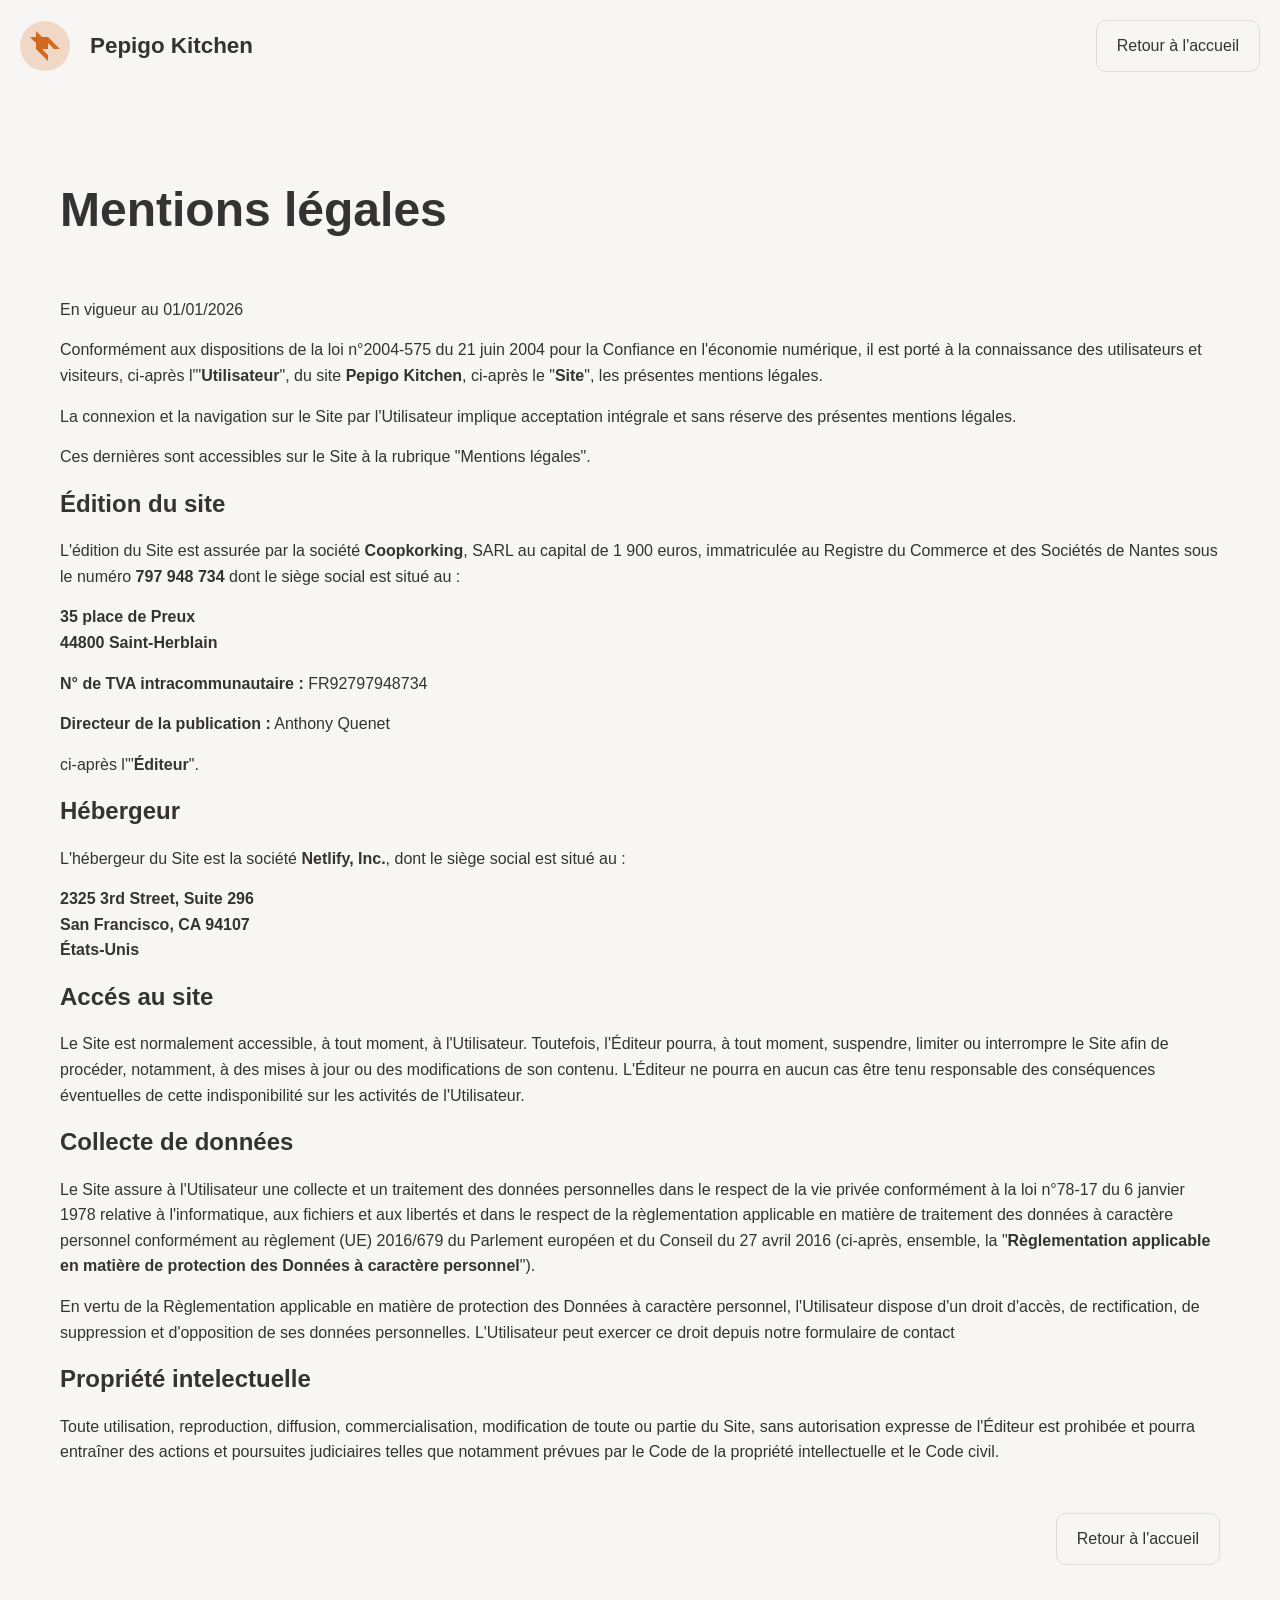
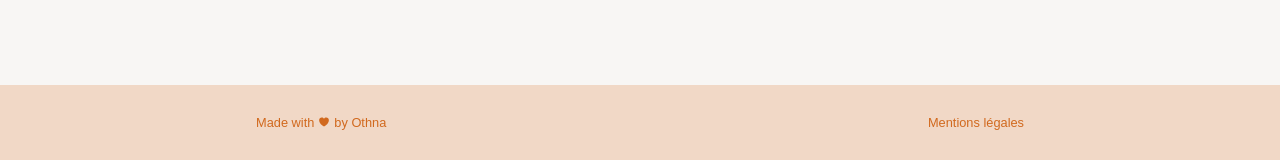
==== legal/index.html @ 92f325ea "Add legal page" ====
<!DOCTYPE html>
<html lang="fr">
<head>
    <meta charset="UTF-8">
    <meta name="viewport" content="width=device-width, initial-scale=1.0">
    <title>Mentions légales</title>
    <link rel="stylesheet" href="/css/style.css">
</head>
<body>
     <header>
        <div class="header-container">
            <a href="/" class="logo">
                <span>
                    <svg xmlns="http://www.w3.org/2000/svg" xml:space="preserve" style="fill-rule:evenodd;clip-rule:evenodd;stroke-linejoin:round;stroke-miterlimit:2" viewBox="0 0 341 341">
                        <path d="M68.2 136.4 0 68.2h68.2V0l68.2 68.2h68.2L341 204.6h-68.2l-68.2-68.2v68.2h-68.2l68.2 68.2V341L68.2 204.6v-68.2Z"/>
                    </svg>
                </span>
                
                Pepigo Kitchen
            </a>
             <a href="/" class="secondary-btn">Retour à l'accueil</a>
        </div>
    </header>
    <section class="container">
        <h1>Mentions légales</h1>

        <p class="date">En vigueur au 01/01/2026</p>
        
        <p>Conformément aux dispositions de la loi n°2004-575 du 21 juin 2004 pour la Confiance en l'économie numérique, il est porté à la connaissance des utilisateurs et visiteurs, ci-après l'"<strong>Utilisateur</strong>", du site <strong>Pepigo Kitchen</strong>, ci-après le "<strong>Site</strong>", les présentes mentions légales.</p>
        
        <p>La connexion et la navigation sur le Site par l'Utilisateur implique acceptation intégrale et sans réserve des présentes mentions légales.</p>
        
        <p>Ces dernières sont accessibles sur le Site à la rubrique "Mentions légales".</p>
        
        <h2>Édition du site</h2>
        <div class="info-block">
            <p>L'édition du Site est assurée par la société <strong>Coopkorking</strong>, SARL au capital de 1 900 euros, immatriculée au Registre du Commerce et des Sociétés de Nantes sous le numéro <strong>797 948 734</strong> dont le siège social est situé au :</p>
            <p><strong>35 place de Preux<br>44800 Saint-Herblain</strong></p>
            <p><strong>N° de TVA intracommunautaire :</strong> FR92797948734</p>
            <p><strong>Directeur de la publication :</strong> Anthony Quenet</p>
            <p>ci-après l'"<strong>Éditeur</strong>".</p>
        </div>
        
        <h2>Hébergeur</h2>
        <div class="info-block">
            <p>L'hébergeur du Site est la société <strong>Netlify, Inc.</strong>, dont le siège social est situé au :</p>
            <p><strong>2325 3rd Street, Suite 296<br>San Francisco, CA 94107<br>États-Unis</strong></p>
        </div>
            
            <h2>Accés au site</h2>
            <p>Le Site est normalement accessible, à tout moment, à l'Utilisateur. Toutefois, l'Éditeur pourra, à tout moment, suspendre, limiter ou interrompre le Site afin de procéder, notamment, à des mises à jour ou des modifications de son contenu. L'Éditeur ne pourra en aucun cas être tenu responsable des conséquences éventuelles de cette indisponibilité sur les activités de l'Utilisateur.</p>
            
            <h2>Collecte de données</h2>
            <p>Le Site assure à l'Utilisateur une collecte et un traitement des données personnelles dans le respect de la vie privée conformément à la loi n°78-17 du 6 janvier 1978 relative à l'informatique, aux fichiers et aux libertés et dans le respect de la règlementation applicable en matière de traitement des données à caractère personnel conformément au règlement (UE) 2016/679 du Parlement européen et du Conseil du 27 avril 2016 (ci-après, ensemble, la "<strong>Règlementation applicable en matière de protection des Données à caractère personnel</strong>").</p>
            
            <p>En vertu de la Règlementation applicable en matière de protection des Données à caractère personnel, l'Utilisateur dispose d'un droit d'accès, de rectification, de suppression et d'opposition de ses données personnelles. L'Utilisateur peut exercer ce droit depuis notre formulaire de contact</p>
            
            <h2>Propriété intelectuelle</h2>
            <p>Toute utilisation, reproduction, diffusion, commercialisation, modification de toute ou partie du Site, sans autorisation expresse de l'Éditeur est prohibée et pourra entraîner des actions et poursuites judiciaires telles que notamment prévues par le Code de la propriété intellectuelle et le Code civil.</p>
             
            <div class="cta-forms">
                <a href="/" class="secondary-btn">Retour à l'accueil</a>
            </div>

    </section>
    <footer>
        <div class="left-foot">
            <span>Made with</span>
            <span><svg xmlns="http://www.w3.org/2000/svg" viewBox="0 0 512 512"><path d="M256 448a32 32 0 01-18-5.57c-78.59-53.35-112.62-89.93-131.39-112.8-40-48.75-59.15-98.8-58.61-153C48.63 114.52 98.46 64 159.08 64c44.08 0 74.61 24.83 92.39 45.51a6 6 0 009.06 0C278.31 88.81 308.84 64 352.92 64c60.62 0 110.45 50.52 111.08 112.64.54 54.21-18.63 104.26-58.61 153-18.77 22.87-52.8 59.45-131.39 112.8a32 32 0 01-18 5.56z"/></svg></span>
            <span>by Othna</span>
        </div>
        <div class="right-foot">
            <a href="/legal">Mentions légales</a>
        </div>
       
    </footer>
    
</body>
</html>
---- css/style.css ----
/* Fichier CSS principal */

/* Base Import */
@import url("./base/reset.css");
@import url("./base/variables.css");
@import url("./base/fonts.css");
@import url("./base/global.css");

/* Layout Import */
@import url("./layout/section-hero.css");
@import url("./layout/section-information.css");
@import url("./layout/section-contact.css");
@import url("./layout/section-pricing.css");
@import url("./layout/footer.css");
@import url("./layout/section-forwho.css");
@import url("./layout/section-features.css");
@import url("./layout/header.css");

/* Components Import */
@import url("./components/button.css");
@import url("./components/card.css");
@import url("./components/form.css");
@import url("./components/accordion.css");

/* Utilities Import */
@import url("./utilities/helpers.css");
@import url("./utilities/responsive.css");
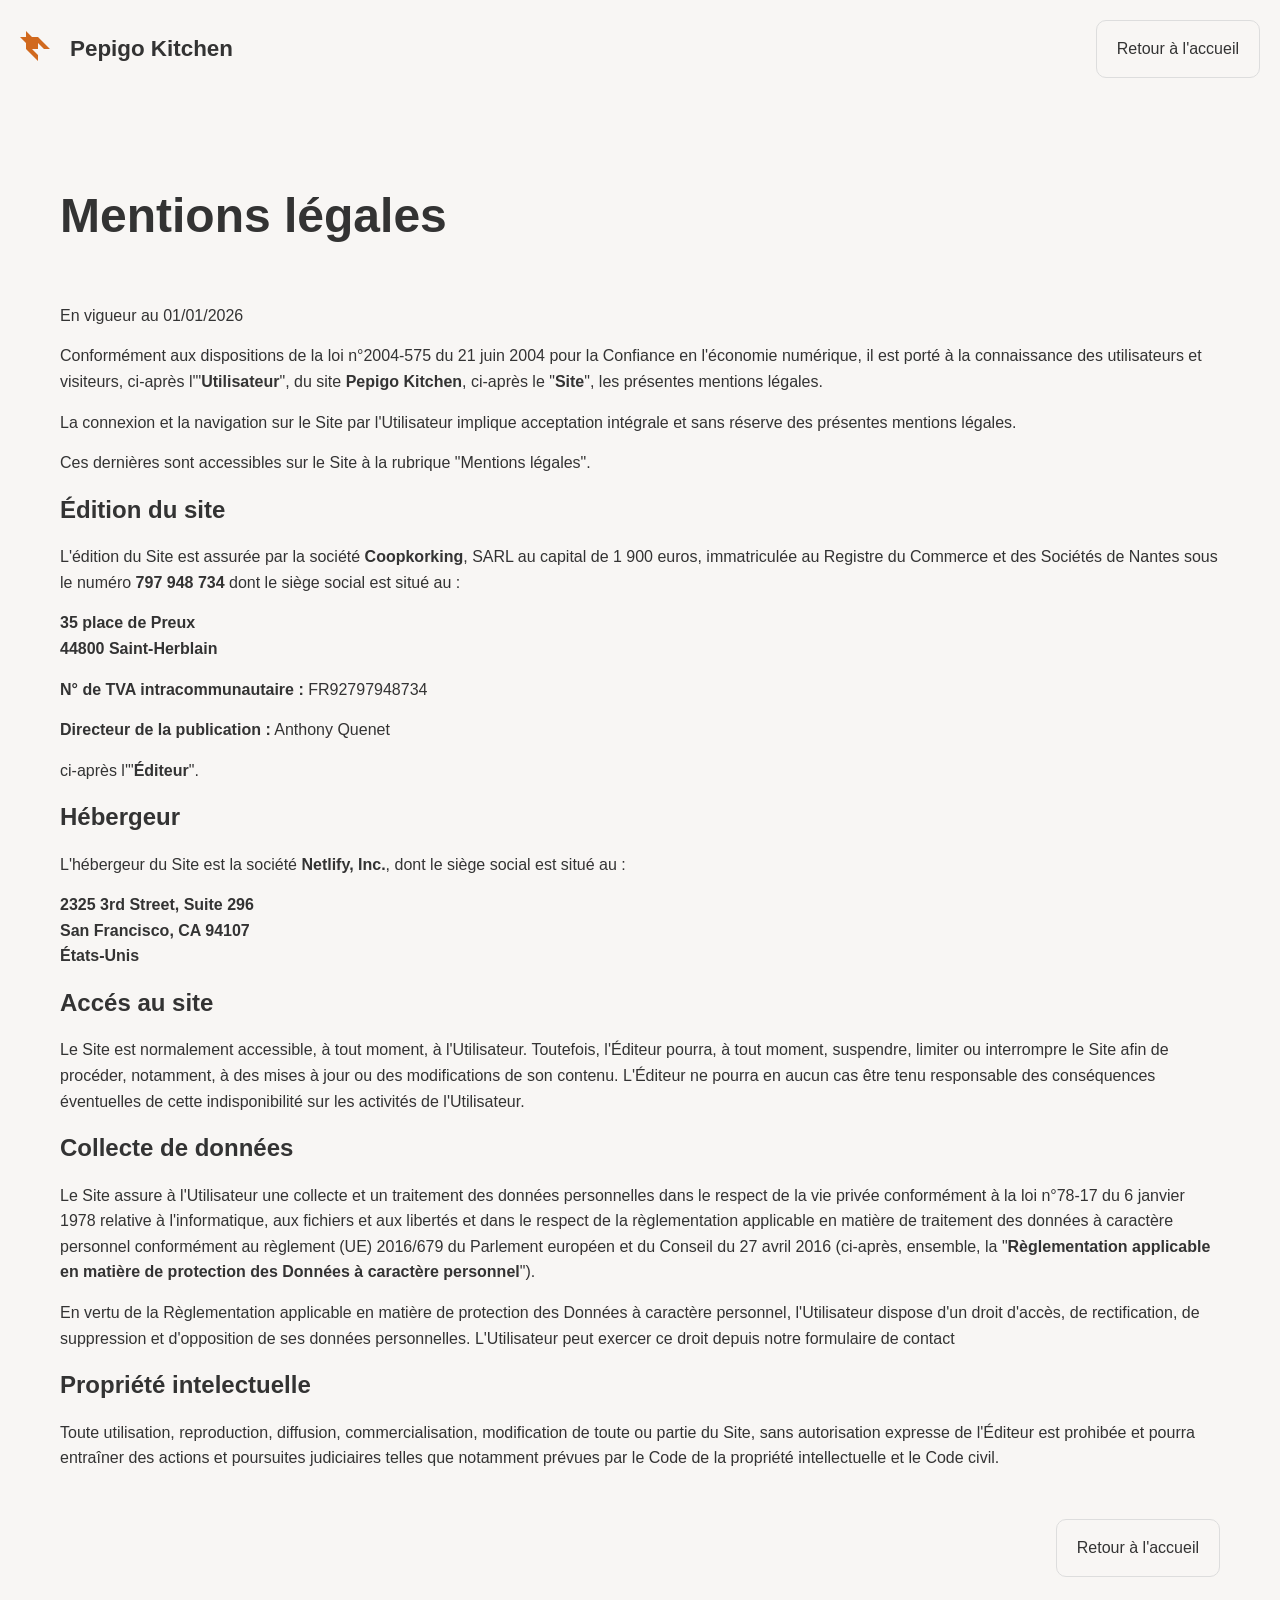
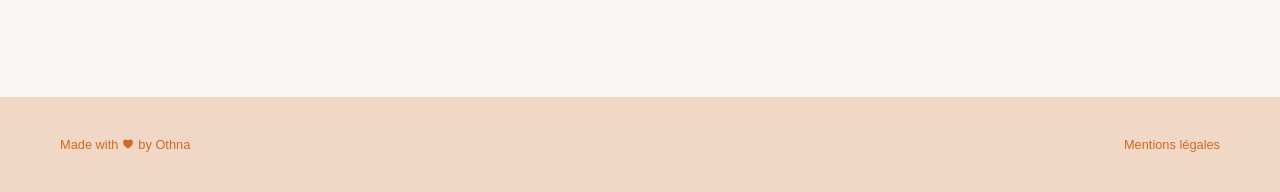
==== commit ae8d31f5: "refactor ccs and add webmanifest" ====
--- a/legal/index.html
+++ b/legal/index.html
@@ -64,15 +64,16 @@
 
     </section>
     <footer>
-        <div class="left-foot">
-            <span>Made with</span>
-            <span><svg xmlns="http://www.w3.org/2000/svg" viewBox="0 0 512 512"><path d="M256 448a32 32 0 01-18-5.57c-78.59-53.35-112.62-89.93-131.39-112.8-40-48.75-59.15-98.8-58.61-153C48.63 114.52 98.46 64 159.08 64c44.08 0 74.61 24.83 92.39 45.51a6 6 0 009.06 0C278.31 88.81 308.84 64 352.92 64c60.62 0 110.45 50.52 111.08 112.64.54 54.21-18.63 104.26-58.61 153-18.77 22.87-52.8 59.45-131.39 112.8a32 32 0 01-18 5.56z"/></svg></span>
-            <span>by Othna</span>
-        </div>
-        <div class="right-foot">
-            <a href="/legal">Mentions légales</a>
-        </div>
-       
+        <div class="footer">
+            <div class="left-foot">
+                <span>Made with</span>
+                <span><svg xmlns="http://www.w3.org/2000/svg" viewBox="0 0 512 512"><path d="M256 448a32 32 0 01-18-5.57c-78.59-53.35-112.62-89.93-131.39-112.8-40-48.75-59.15-98.8-58.61-153C48.63 114.52 98.46 64 159.08 64c44.08 0 74.61 24.83 92.39 45.51a6 6 0 009.06 0C278.31 88.81 308.84 64 352.92 64c60.62 0 110.45 50.52 111.08 112.64.54 54.21-18.63 104.26-58.61 153-18.77 22.87-52.8 59.45-131.39 112.8a32 32 0 01-18 5.56z"/></svg></span>
+                <span>by Othna</span>
+            </div>
+            <div class="right-foot">
+                <a href="/legal">Mentions légales</a>
+            </div>
+        </div>     
     </footer>
     
 </body>
--- a/css/style.css
+++ b/css/style.css
@@ -7,13 +7,8 @@
 @import url("./base/global.css");
 
 /* Layout Import */
-@import url("./layout/section-hero.css");
-@import url("./layout/section-information.css");
-@import url("./layout/section-contact.css");
-@import url("./layout/section-pricing.css");
+@import url("./layout/sections.css");
 @import url("./layout/footer.css");
-@import url("./layout/section-forwho.css");
-@import url("./layout/section-features.css");
 @import url("./layout/header.css");
 
 /* Components Import */
@@ -21,6 +16,7 @@
 @import url("./components/card.css");
 @import url("./components/form.css");
 @import url("./components/accordion.css");
+@import url("./components/icon.css");
 
 /* Utilities Import */
 @import url("./utilities/helpers.css");
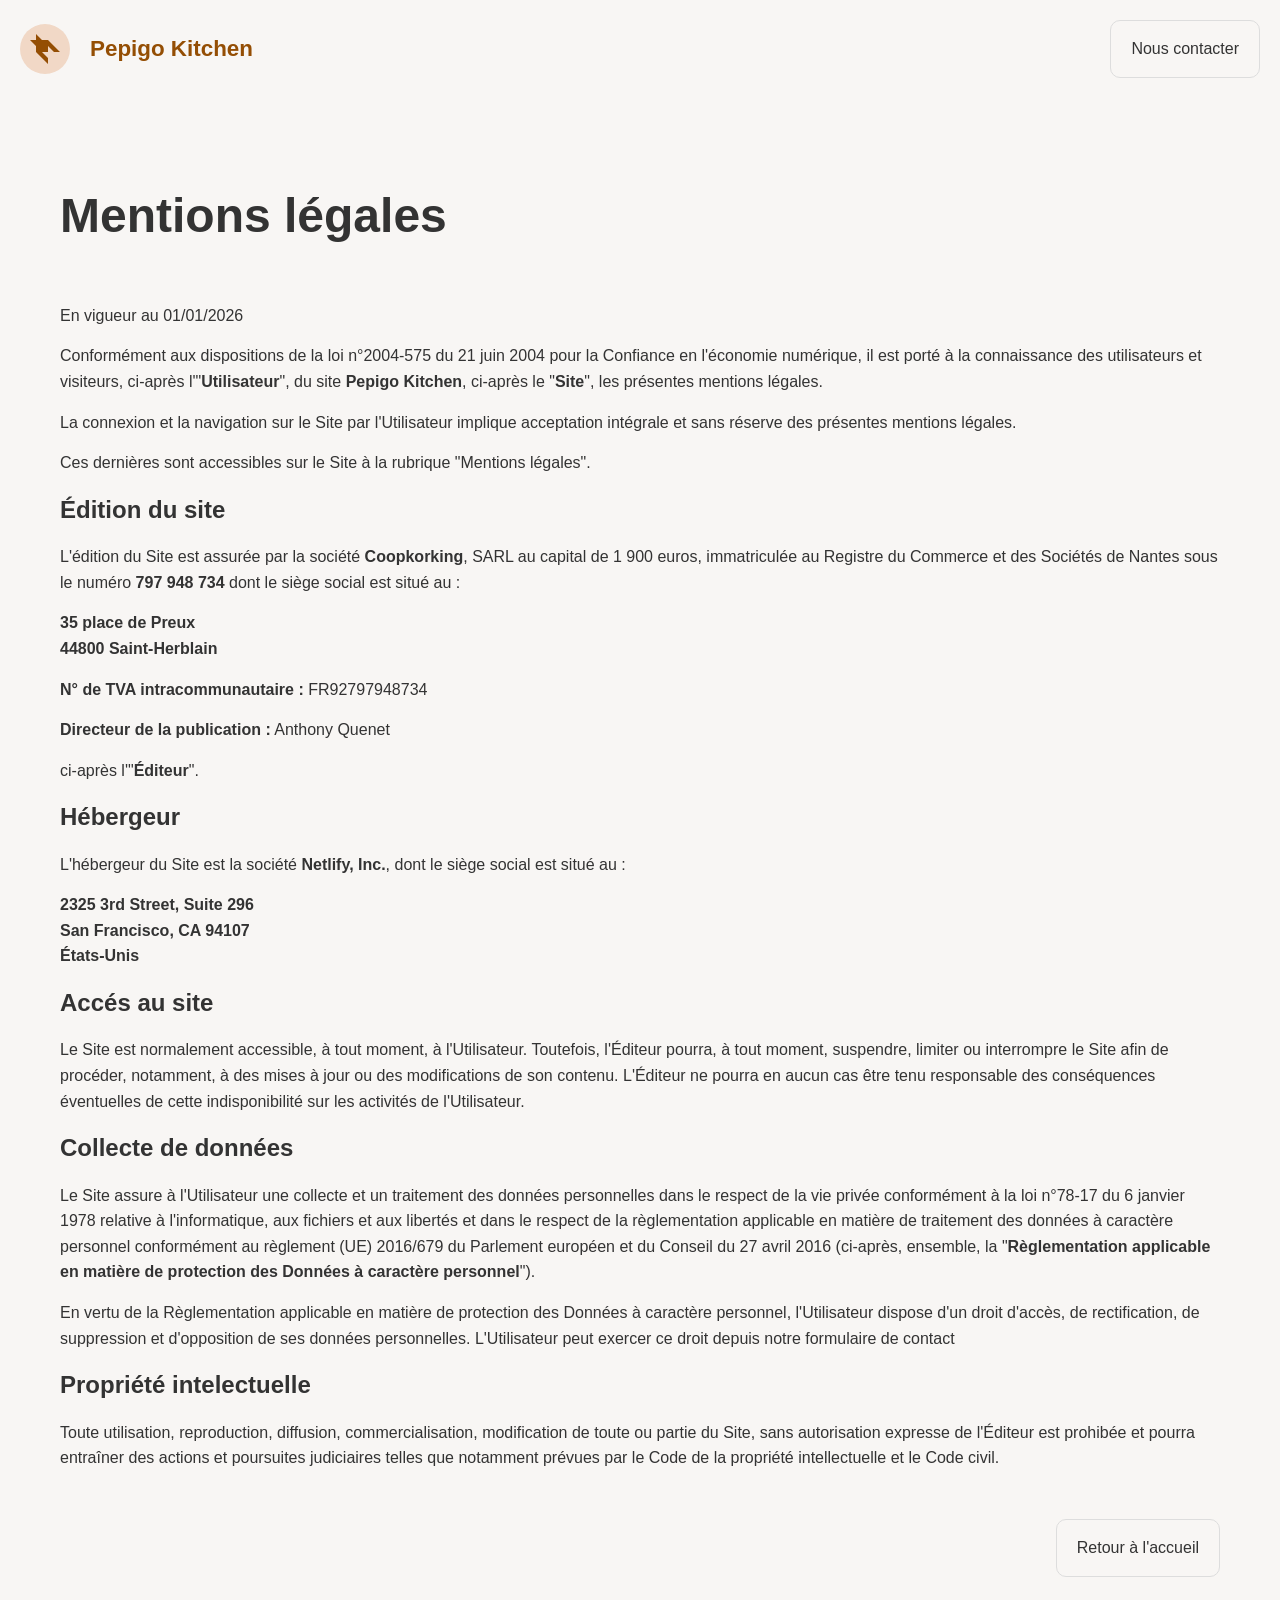
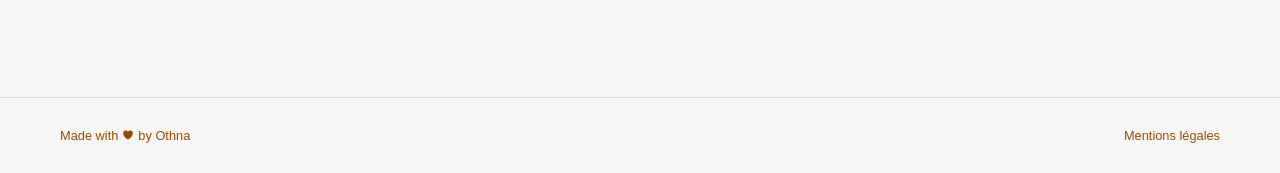
==== commit c47ebbf0: "Fix responsive" ====
--- a/legal/index.html
+++ b/legal/index.html
@@ -9,16 +9,17 @@
 <body>
      <header>
         <div class="header-container">
-            <a href="/" class="logo">
-                <span>
+            <a href="/" class="logo" aria-label="logo pepigo kitchen">
+                <span class="logo-background">
                     <svg xmlns="http://www.w3.org/2000/svg" xml:space="preserve" style="fill-rule:evenodd;clip-rule:evenodd;stroke-linejoin:round;stroke-miterlimit:2" viewBox="0 0 341 341">
                         <path d="M68.2 136.4 0 68.2h68.2V0l68.2 68.2h68.2L341 204.6h-68.2l-68.2-68.2v68.2h-68.2l68.2 68.2V341L68.2 204.6v-68.2Z"/>
                     </svg>
                 </span>
-                
-                Pepigo Kitchen
+                <span class="logo-text">
+                    Pepigo Kitchen
+                </span>
             </a>
-             <a href="/" class="secondary-btn">Retour à l'accueil</a>
+            <a href="#contact" class="secondary-btn">Nous contacter</a>
         </div>
     </header>
     <section class="container">
--- a/css/style.css
+++ b/css/style.css
@@ -3,7 +3,6 @@
 /* Base Import */
 @import url("./base/reset.css");
 @import url("./base/variables.css");
-@import url("./base/fonts.css");
 @import url("./base/global.css");
 
 /* Layout Import */
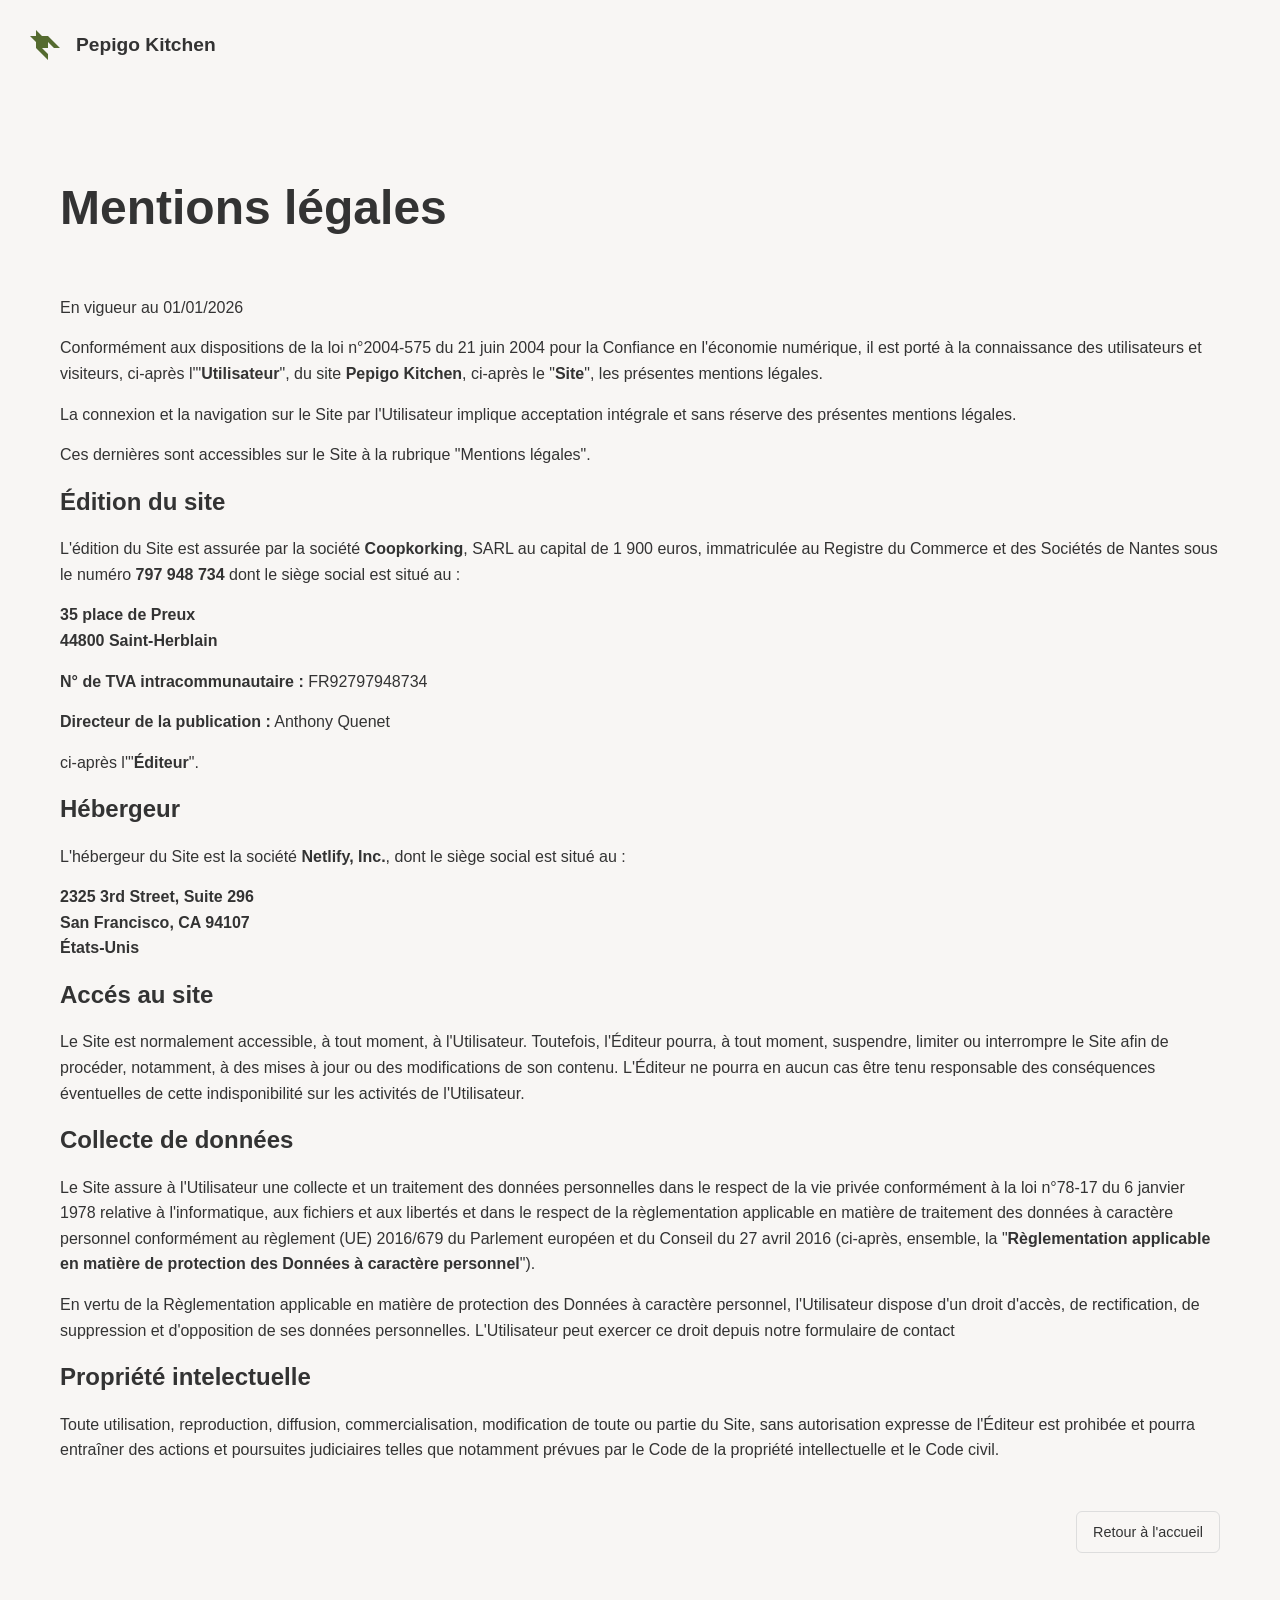
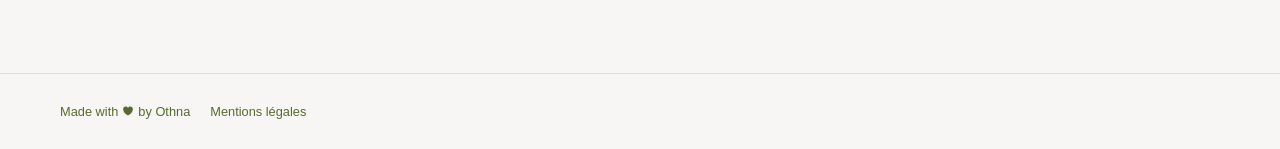
==== commit e0c41054: "Redesign hero banner" ====
--- a/legal/index.html
+++ b/legal/index.html
@@ -19,7 +19,7 @@
                     Pepigo Kitchen
                 </span>
             </a>
-            <a href="#contact" class="secondary-btn">Nous contacter</a>
+           
         </div>
     </header>
     <section class="container">
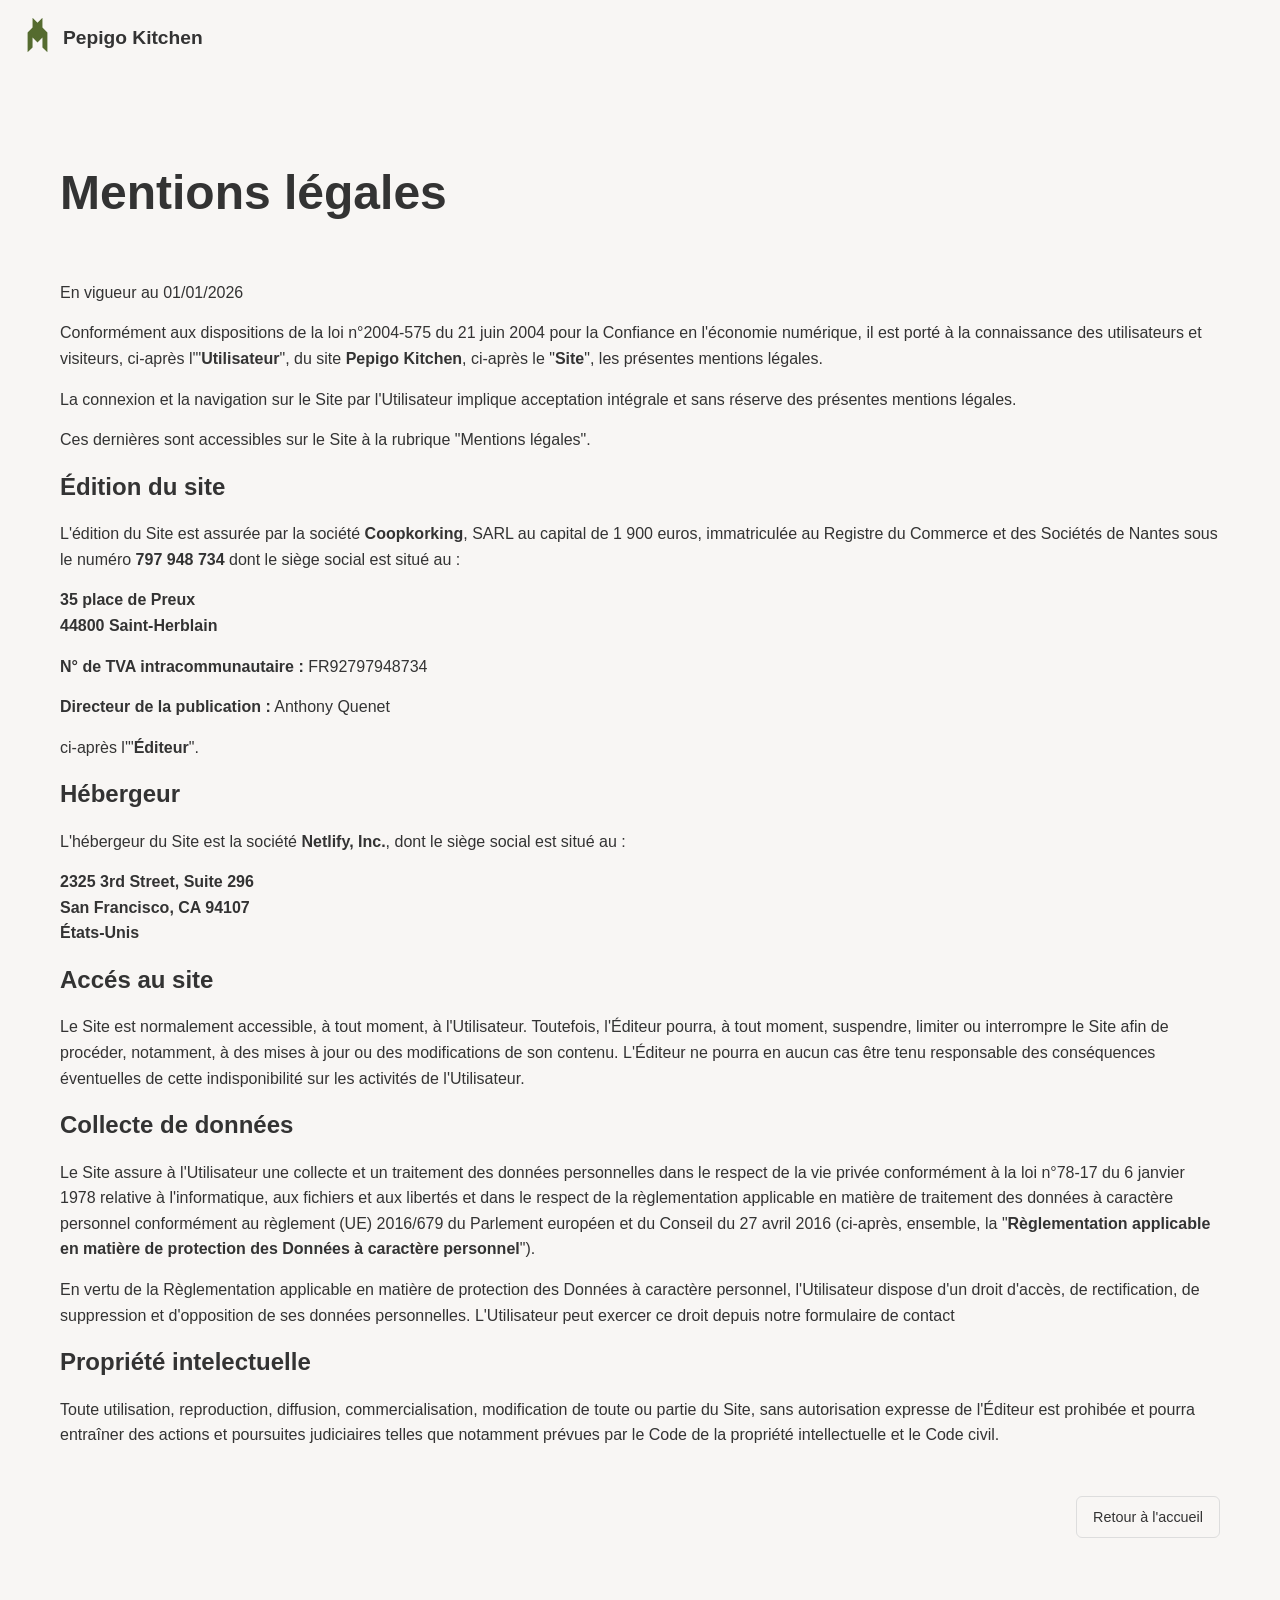
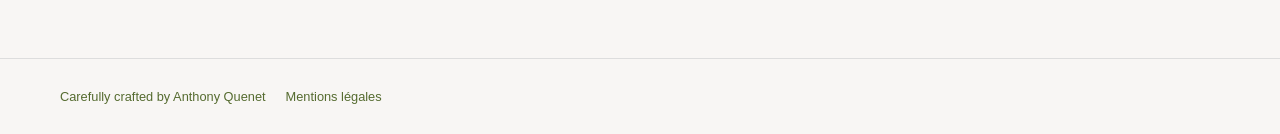
==== commit 48d8cbba: "Fix: Update footer to credit the author, replacing previous placeholder text." ====
--- a/legal/index.html
+++ b/legal/index.html
@@ -67,9 +67,7 @@
     <footer>
         <div class="footer">
             <div class="left-foot">
-                <span>Made with</span>
-                <span><svg xmlns="http://www.w3.org/2000/svg" viewBox="0 0 512 512"><path d="M256 448a32 32 0 01-18-5.57c-78.59-53.35-112.62-89.93-131.39-112.8-40-48.75-59.15-98.8-58.61-153C48.63 114.52 98.46 64 159.08 64c44.08 0 74.61 24.83 92.39 45.51a6 6 0 009.06 0C278.31 88.81 308.84 64 352.92 64c60.62 0 110.45 50.52 111.08 112.64.54 54.21-18.63 104.26-58.61 153-18.77 22.87-52.8 59.45-131.39 112.8a32 32 0 01-18 5.56z"/></svg></span>
-                <span>by Othna</span>
+                <a href="https://www.anthonyquenet.com" target="_blank" rel="noopener noreferrer">Carefully crafted by Anthony Quenet</a>
             </div>
             <div class="right-foot">
                 <a href="/legal">Mentions légales</a>
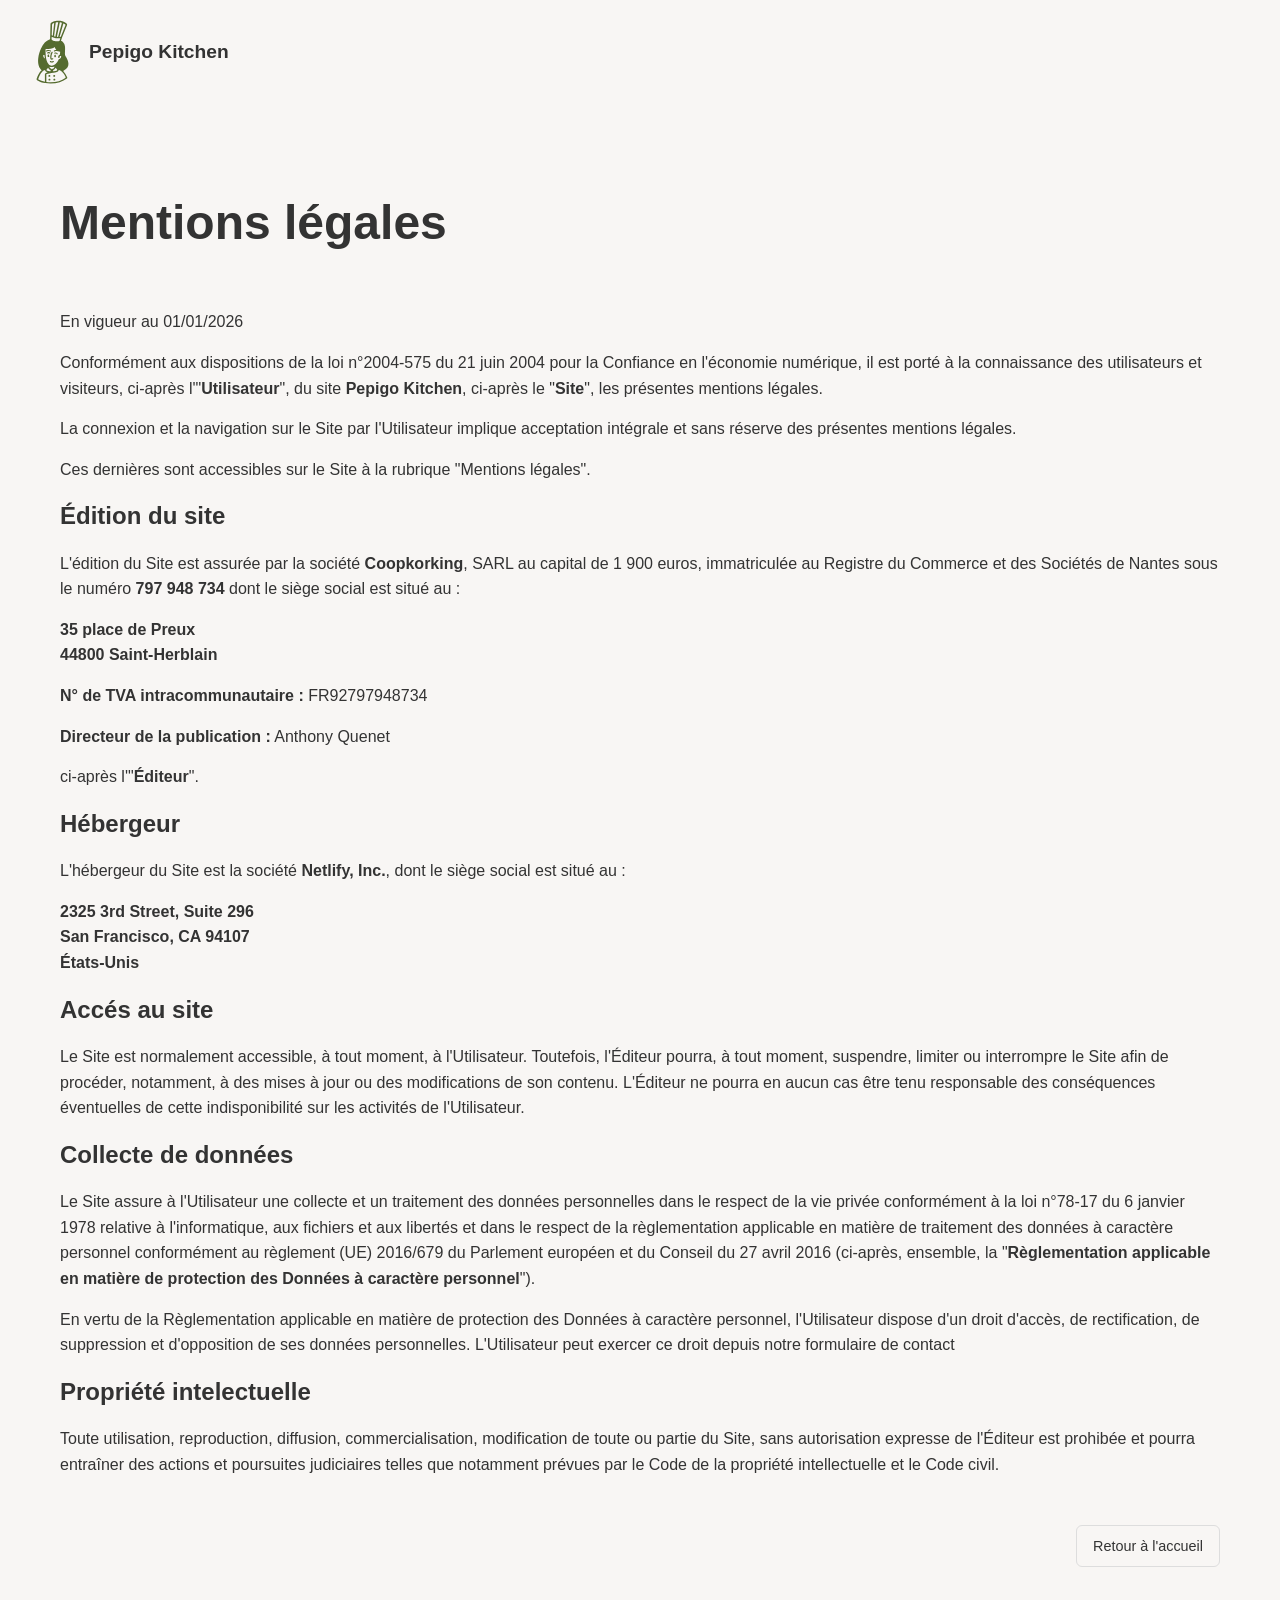
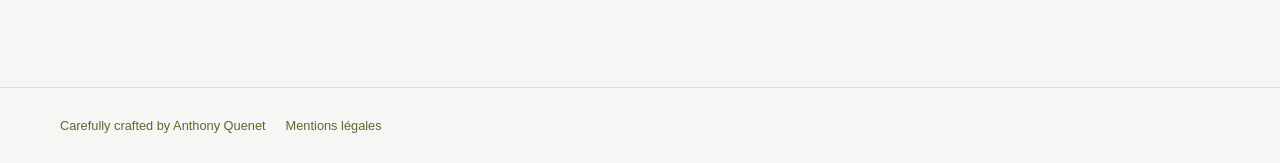
==== commit 61f5f431: "Fix: change logo" ====
--- a/legal/index.html
+++ b/legal/index.html
@@ -9,30 +9,28 @@
 <body>
      <header>
         <div class="header-container">
-            <a href="/" class="logo" aria-label="logo pepigo kitchen">
+            <a href="/" class="logo" aria-label="Logo pepigo kitchen">
                 <span class="logo-background">
-                    <svg xmlns="http://www.w3.org/2000/svg" xml:space="preserve" style="fill-rule:evenodd;clip-rule:evenodd;stroke-linejoin:round;stroke-miterlimit:2" viewBox="0 0 341 341">
-                        <path d="M68.2 136.4 0 68.2h68.2V0l68.2 68.2h68.2L341 204.6h-68.2l-68.2-68.2v68.2h-68.2l68.2 68.2V341L68.2 204.6v-68.2Z"/>
-                    </svg>
+                    <svg width="100%" height="100%" viewBox="0 0 405 402" version="1.1" xmlns="http://www.w3.org/2000/svg" xmlns:xlink="http://www.w3.org/1999/xlink" xml:space="preserve" xmlns:affinity="https://www.affinity.studio/" style="fill-rule:evenodd;clip-rule:evenodd;stroke-linejoin:round;stroke-miterlimit:2;">
+                    <path d="M177.18,230.27c1.64,0.07 3.11,-0.59 4.41,-1.96c0.98,-0.98 1.64,-2.19 1.96,-3.63c-1.24,0.13 -2.29,-0.26 -3.14,-1.18c-0.98,-1.37 -0.59,-3.24 0.78,-4.12c0.65,-0.39 1.28,-0.56 1.86,-0.49c-0.88,-2.16 -2.75,-3.63 -4.81,-3.73l-0.39,-0.1c-1.5,0 -2.88,0.65 -4.12,1.96c-1.34,1.45 -2.14,3.32 -2.26,5.3c-0.29,4.22 2.26,7.75 5.69,7.95m37.57,-0.49c0.99,1.54 2.68,2.49 4.51,2.55c2.85,0 5.4,-2.45 6.28,-5.79c-1.37,0.2 -2.45,-0.2 -3.24,-1.18c-1.08,-1.37 -0.69,-3.34 0.78,-4.22c0.59,-0.39 1.24,-0.59 1.96,-0.59c-0.98,-2.16 -2.85,-3.73 -5,-3.83l-0.29,0c-1.57,0 -2.98,0.65 -4.22,1.96c-1.36,1.52 -2.16,3.46 -2.26,5.49c-0.13,2.16 0.36,4.02 1.47,5.59m-17.95,11.67l0.1,0c0.07,0.33 0.23,0.59 0.49,0.78l-0.1,0l-0.49,-0.78Z" style="fill:#556b2f;fill-rule:nonzero;"/>
+                    <path d="M189.94,196.92c-0.85,-0.07 -1.57,-0.29 -2.16,-0.69c-3.53,-2.45 -7.55,-2.85 -11.09,-2.55c-5.3,0.49 -9.61,2.65 -9.71,2.75c-1.77,0.88 -3.92,0.39 -4.91,-1.28c-1.08,-1.67 -0.49,-3.73 1.28,-4.71c0.69,-0.39 16.09,-8.54 28.75,0.2c1.67,1.08 1.96,3.34 0.69,4.91c-0.78,0.92 -1.73,1.37 -2.85,1.37" style="fill:#556b2f;"/>
+                    <path d="M285.98,17.97c6.77,5 9.42,9.03 6.77,15.4l-30.81,75.93l-0.1,0.39l-6.38,20.31c5.1,2.29 9.39,5.13 12.85,8.54c6.97,6.87 10.3,15.6 11.67,25.41c1.37,9.42 0.98,19.92 0.49,30.71c-0.39,6.41 -0.56,12.92 -0.49,19.52c0.07,1.37 0.49,3.04 1.28,5c1.44,3.4 3.4,7.33 5.89,11.77c3.73,6.97 8.04,15.01 10.99,23.45c1.7,4.71 2.81,9.55 3.34,14.52c1.67,16.09 -4.12,32.67 -28.65,46.21l-3.53,1.96c10.33,11.66 18.66,24.95 24.62,39.34c1.37,2.75 0.59,6.18 -1.86,8.14c-24.33,19.33 -60.53,31.69 -101.15,31.69c-11.38,0.02 -22.74,-0.97 -33.94,-2.94c-17.91,-2.81 -35.08,-9.14 -50.52,-18.64c-2.66,-1.62 -3.85,-4.9 -2.85,-7.85c7.65,-21.29 16.87,-42.38 31.3,-53.27c-3.24,-3.24 -7.06,-7.55 -9.42,-10.89c-11.09,-15.99 -14.23,-37.28 -12.36,-59.06l0.98,-8.83c2.65,-19.52 8.93,-39.05 16.09,-55.14c14.59,-32.11 32.44,-51.44 53.57,-57.98l3.83,-1.08l2.45,-95.06c1.28,-19.33 64.46,-31 95.95,-7.55m-112.04,308.15c-2.49,-0.65 -4.81,-1.44 -6.97,-2.35c-4.06,-1.57 -7.06,-3.73 -9.03,-6.48c-0.98,-1.31 -1.6,-2.98 -1.86,-5c-4.81,1.18 -12.36,5.3 -17.56,9.91c-11.58,10.1 -18.84,27.86 -24.82,45.23c-0.39,1.18 0.1,2.55 1.28,3.14c11.9,6.34 25.31,11.02 40.22,14.03l-0.1,-45.23c-0.1,-5.4 3.83,-10.1 9.52,-11.28l9.32,-1.96Zm72.4,-220.74l7.95,-0.98l29.24,-72.89c0.49,-1.18 0,-2.55 -1.08,-3.14c-3.14,-1.96 -7.46,-4.91 -10.79,-6.77c-0.14,-0.07 -0.28,-0.1 -0.44,-0.1c-0.43,0 -0.81,0.28 -0.94,0.69l-23.94,83.19Zm-14.91,204.16l0.2,0.1l-0.2,-0.1Zm-11.48,-9.12c-1.18,2.45 -5,6.57 -5,6.57c-2.32,2.19 -5.06,3.89 -8.04,5l-0.88,8.04l2.85,-0.2l3.24,-0.49c4.91,-0.59 10.1,-1.67 14.13,-3.34c2.49,-0.98 4.25,-2.13 5.3,-3.43c0.33,-0.52 0.46,-1.08 0.39,-1.67c-0.07,-0.46 -0.23,-0.95 -0.49,-1.47l-0.1,-0.2l-0.98,-1.77c-2.55,-4.32 -6.18,-7.55 -9.22,-9.81c-0.26,0.98 -0.65,1.9 -1.18,2.75m-21.39,7.65c0.85,-1.83 2.22,-3.07 4.12,-3.73c4.12,-1.37 7.85,-4.02 9.61,-7.46l0,-0.1c0.98,-1.67 1.47,-4.61 1.47,-4.61l0.1,-0.2l0.39,-2.55c-5.49,2.55 -11.09,3.83 -16.78,3.83c-4.71,-0.13 -9.06,-1.01 -13.05,-2.65l-0.1,1.18c-0.1,1.86 0,4.02 1.57,6.28c1.9,2.94 4.68,5.04 8.34,6.28c3.66,1.24 3.83,2.16 4.32,3.73m26.68,17.36c-0.1,0 -9.03,2.16 -13.05,2.65l-6.08,0.59l-9.71,1.37l-29.82,6.38c-1.57,0.39 -2.42,1.34 -2.55,2.85l0.2,46.89c8.63,1.31 17.53,1.96 26.68,1.96c36.4,0 69.07,-10.5 91.53,-27.37l0.1,0c1.77,-1.37 2.35,-3.73 1.47,-5.79c-5.26,-13.27 -13.6,-25.11 -24.33,-34.53l-4.02,-2.85c-4.58,-2.88 -9.52,-4.68 -14.81,-5.4c-0.26,2.09 -0.88,3.79 -1.86,5.1c-2.55,3.73 -7.85,6.48 -13.73,8.14m-12.46,-305.5c0.01,-0.07 0.02,-0.14 0.02,-0.21c0,-0.65 -0.53,-1.18 -1.18,-1.18c-0.18,0 -0.35,0.04 -0.51,0.12c-2.16,1.18 -4.32,2.49 -6.48,3.92c-3,1.57 -4.92,4.66 -5,8.04l-1.57,49.54l0,0.1l-0.59,14.32l6.87,3.34l8.44,-77.99Zm-49.25,290.88l1.86,-1.28l-0.39,1.57c0,0.46 0.13,0.92 0.39,1.37c0.98,1.24 2.58,2.32 4.81,3.24c3.63,1.57 8.44,2.65 13.05,3.34l2.94,0.39l2.65,0.29l0.1,0l0.78,0.1l1.18,0.1l-0.88,-8.04c-5.13,-1.95 -9.47,-5.54 -12.36,-10.2c-0.78,-1.31 -1.41,-2.68 -1.86,-4.12c-3.14,2.26 -6.87,5.69 -9.42,10.2l-0.1,0l-0.88,1.77l-1.86,1.28Zm-0.29,-0.29l0.29,0.39l-0.29,-0.39Zm-8.14,-71.32l-2.85,-20.6l-0.1,0l-0.1,-0.1c-0.78,-0.29 -2.45,-0.69 -4.12,-0.69c-0.72,-0.07 -1.41,0.07 -2.06,0.39c-0.46,0.39 -0.75,1.01 -0.88,1.86c-0.27,1.8 -0.2,3.62 0.2,5.4c0.46,2.35 1.08,4.35 1.86,5.98c2.26,4.91 5.59,6.97 8.04,7.75m70.93,-52.98c-1.05,-1.05 -1.99,-2.13 -2.85,-3.24c-3.73,-5 -5.4,-10.2 -5.98,-14.62c-1.24,0.78 -2.68,1.57 -4.32,2.35c-12.1,5.95 -29.89,9.39 -53.37,10.3c-0.79,16.01 -0.23,32.06 1.67,47.97c2.35,18.15 7.26,36.69 17.66,47.29l0.39,0.39c0.59,0.69 3.34,3.04 4.12,3.53l0.1,0c4.12,2.81 8.86,4.32 14.23,4.51c7.36,0 14.03,-3.04 19.62,-7.26l5.59,-4.91c7.18,-7.46 13.05,-16.09 17.36,-25.51l0.39,-0.98c0.33,-0.52 0.72,-0.88 1.18,-1.08l0.98,-0.39l0.2,0c0.1,-0.1 6.38,-2.45 10.3,-7.46c1.36,-1.72 2.3,-3.74 2.75,-5.89c0.65,-2.62 0.56,-4.68 -0.29,-6.18c-0.78,-1.18 -2.06,-1.37 -2.75,-1.28l-0.1,0c-0.78,0 -1.57,0.2 -2.35,0.59c-0.59,0.26 -1.11,0.65 -1.57,1.18c-1.08,1.08 -1.78,2.5 -1.96,4.02l0,2.94c0.13,1.44 -0.33,2.62 -1.37,3.53c-0.65,0.59 -1.54,0.95 -2.65,1.08c-2.36,0.29 -4.55,-1.38 -4.91,-3.73c-0.26,-3.01 0.03,-5.76 0.88,-8.24c0.78,-2.03 1.9,-3.83 3.34,-5.4c1.7,-1.7 3.63,-2.94 5.79,-3.73l2.35,-17.76c-4.77,-0.98 -9.03,-2.32 -12.75,-4.02c-1.24,0.98 -2.96,1.1 -4.32,0.29c-0.39,-0.2 -4.71,-2.45 -11.38,-0.78c-1.9,0.52 -3.99,1.37 -6.28,2.55c-0.46,0.33 -0.95,0.49 -1.47,0.49c-1.5,0.07 -2.65,-0.49 -3.43,-1.67c-1.08,-1.57 -0.49,-3.73 1.28,-4.81c5.3,-2.94 10.01,-3.92 13.93,-4.12m34.83,-76.13l-0.69,0.49l-0.1,0.1l0.78,-0.59Zm-0.1,-92.02c0.19,-0.67 -0.21,-1.38 -0.88,-1.57c-3.14,-0.78 -7.55,-1.77 -10.6,-2.26c-0.72,0 -1.21,0.36 -1.47,1.08l-17.95,89.87l7.36,0.39l23.55,-87.51Zm-64.26,103.4l0.78,0.69l0,0.1l2.45,1.96c14.72,11.09 37.57,8.54 45.52,7.16l0.39,0l0.1,-0.29l0.69,-2.16l4.81,-15.4c-4.97,0.59 -9.61,0.88 -13.93,0.88c-19.92,0 -32.87,-5.49 -40.03,-9.81l-0.78,16.87Zm41.4,-105.95c0.01,-0.06 0.02,-0.13 0.02,-0.2c0,-0.65 -0.53,-1.18 -1.18,-1.18c-0.01,0 -0.01,0 -0.02,0c-4.71,0.2 -9.81,0.69 -12.95,1.18c-0.78,0.13 -1.24,0.62 -1.37,1.47l-10.1,84.57l7.65,2.35l17.95,-88.2Z" style="fill:#556b2f;"/>
+                    <path d="M189.55,371.84c0,3.04 -2.65,5.69 -5.98,5.69c-3.34,0 -5.98,-2.65 -5.98,-5.69c0,-3.14 2.65,-5.69 5.98,-5.69c3.34,0 5.98,2.55 5.98,5.69m-0.39,-23.05c0,3.04 -2.75,5.59 -6.08,5.59c-3.34,0 -5.98,-2.55 -5.98,-5.59c0,-3.14 2.65,-5.69 5.98,-5.69c3.34,0 6.08,2.55 6.08,5.69m30.12,0c0,3.04 -2.65,5.59 -5.98,5.59c-3.34,0 -6.08,-2.55 -6.08,-5.59c0,-3.14 2.75,-5.69 6.08,-5.69c3.34,0 5.98,2.55 5.98,5.69m0.88,23.05c0,3.04 -2.65,5.69 -5.98,5.69c-3.34,0 -5.98,-2.65 -5.98,-5.69c0,-3.14 2.65,-5.69 5.98,-5.69c3.34,0 5.98,2.55 5.98,5.69m12.07,-157.85c-1.11,0 -2.03,-0.39 -2.75,-1.18c-5.3,-5.69 -10.01,-3.34 -10.5,-3.04c-1.67,0.88 -3.83,0.39 -4.81,-1.08c-1.18,-1.57 -0.69,-3.63 0.98,-4.71c3.43,-2.06 12.07,-3.83 19.72,4.41c1.28,1.47 1.18,3.53 -0.39,4.81c-0.72,0.52 -1.47,0.78 -2.26,0.78m-59.75,-4.71c-1.24,0 -2.29,-0.49 -3.14,-1.47c-1.28,-1.67 -0.88,-4.02 0.98,-5.2c9.52,-6.08 16.48,-2.06 18.84,0.78c1.37,1.67 0.98,3.92 -0.78,5.2c-1.67,1.18 -4.02,0.88 -5.3,-0.59c-0.2,-0.29 -1.08,-1.18 -2.85,-1.18c-1.44,-0.13 -3.3,0.49 -5.59,1.86c-0.65,0.39 -1.37,0.59 -2.16,0.59m26.59,56.21c-5.4,0 -9.71,-2.26 -11.77,-4.12c-0.83,-0.69 -1.3,-1.71 -1.3,-2.79c0,-0.98 0.4,-1.93 1.11,-2.61c1.47,-1.47 3.92,-1.57 5.49,-0.2c0.29,0.29 5.69,4.51 12.66,0.29c1.77,-1.18 4.22,-0.69 5.4,0.98c1.28,1.77 0.78,4.12 -1.18,5.3c-3.73,2.16 -7.19,3.2 -10.4,3.14m-2.45,-26.59c0.26,0.65 0.65,1.01 1.18,1.08c0.39,0 1.8,-0.62 4.22,-1.86c1.77,-0.98 4.02,-0.29 5,1.37c1.08,1.77 0.39,3.92 -1.47,4.91c-3.63,1.86 -5.3,2.35 -6.08,2.55c-0.52,0.26 -1.31,0.39 -2.35,0.39c-1.05,0.07 -2.26,-0.26 -3.63,-0.98c-1.98,-1.27 -3.41,-3.23 -4.02,-5.49c-0.85,-2.29 -1.28,-5.4 -1.28,-9.32c0,-15.6 8.14,-30.9 8.54,-31.59c0.88,-1.67 3.14,-2.35 5,-1.57c1.96,0.88 2.65,3.14 1.67,4.91c-0.2,0.39 -7.65,14.52 -7.65,28.25c0.07,3.66 0.36,6.12 0.88,7.36" style="fill:#556b2f;"/>
+                  </svg>
                 </span>
                 <span class="logo-text">
                     Pepigo Kitchen
                 </span>
             </a>
-           
         </div>
     </header>
     <section class="container">
         <h1>Mentions légales</h1>
 
         <p class="date">En vigueur au 01/01/2026</p>
-        
         <p>Conformément aux dispositions de la loi n°2004-575 du 21 juin 2004 pour la Confiance en l'économie numérique, il est porté à la connaissance des utilisateurs et visiteurs, ci-après l'"<strong>Utilisateur</strong>", du site <strong>Pepigo Kitchen</strong>, ci-après le "<strong>Site</strong>", les présentes mentions légales.</p>
-        
         <p>La connexion et la navigation sur le Site par l'Utilisateur implique acceptation intégrale et sans réserve des présentes mentions légales.</p>
-        
         <p>Ces dernières sont accessibles sur le Site à la rubrique "Mentions légales".</p>
-        
         <h2>Édition du site</h2>
         <div class="info-block">
             <p>L'édition du Site est assurée par la société <strong>Coopkorking</strong>, SARL au capital de 1 900 euros, immatriculée au Registre du Commerce et des Sociétés de Nantes sous le numéro <strong>797 948 734</strong> dont le siège social est situé au :</p>
@@ -41,24 +39,18 @@
             <p><strong>Directeur de la publication :</strong> Anthony Quenet</p>
             <p>ci-après l'"<strong>Éditeur</strong>".</p>
         </div>
-        
         <h2>Hébergeur</h2>
         <div class="info-block">
             <p>L'hébergeur du Site est la société <strong>Netlify, Inc.</strong>, dont le siège social est situé au :</p>
             <p><strong>2325 3rd Street, Suite 296<br>San Francisco, CA 94107<br>États-Unis</strong></p>
         </div>
-            
             <h2>Accés au site</h2>
             <p>Le Site est normalement accessible, à tout moment, à l'Utilisateur. Toutefois, l'Éditeur pourra, à tout moment, suspendre, limiter ou interrompre le Site afin de procéder, notamment, à des mises à jour ou des modifications de son contenu. L'Éditeur ne pourra en aucun cas être tenu responsable des conséquences éventuelles de cette indisponibilité sur les activités de l'Utilisateur.</p>
-            
             <h2>Collecte de données</h2>
             <p>Le Site assure à l'Utilisateur une collecte et un traitement des données personnelles dans le respect de la vie privée conformément à la loi n°78-17 du 6 janvier 1978 relative à l'informatique, aux fichiers et aux libertés et dans le respect de la règlementation applicable en matière de traitement des données à caractère personnel conformément au règlement (UE) 2016/679 du Parlement européen et du Conseil du 27 avril 2016 (ci-après, ensemble, la "<strong>Règlementation applicable en matière de protection des Données à caractère personnel</strong>").</p>
-            
             <p>En vertu de la Règlementation applicable en matière de protection des Données à caractère personnel, l'Utilisateur dispose d'un droit d'accès, de rectification, de suppression et d'opposition de ses données personnelles. L'Utilisateur peut exercer ce droit depuis notre formulaire de contact</p>
-            
             <h2>Propriété intelectuelle</h2>
             <p>Toute utilisation, reproduction, diffusion, commercialisation, modification de toute ou partie du Site, sans autorisation expresse de l'Éditeur est prohibée et pourra entraîner des actions et poursuites judiciaires telles que notamment prévues par le Code de la propriété intellectuelle et le Code civil.</p>
-             
             <div class="cta-forms">
                 <a href="/" class="secondary-btn">Retour à l'accueil</a>
             </div>
@@ -72,8 +64,7 @@
             <div class="right-foot">
                 <a href="/legal">Mentions légales</a>
             </div>
-        </div>     
+        </div>
     </footer>
-    
 </body>
-</html>+</html>
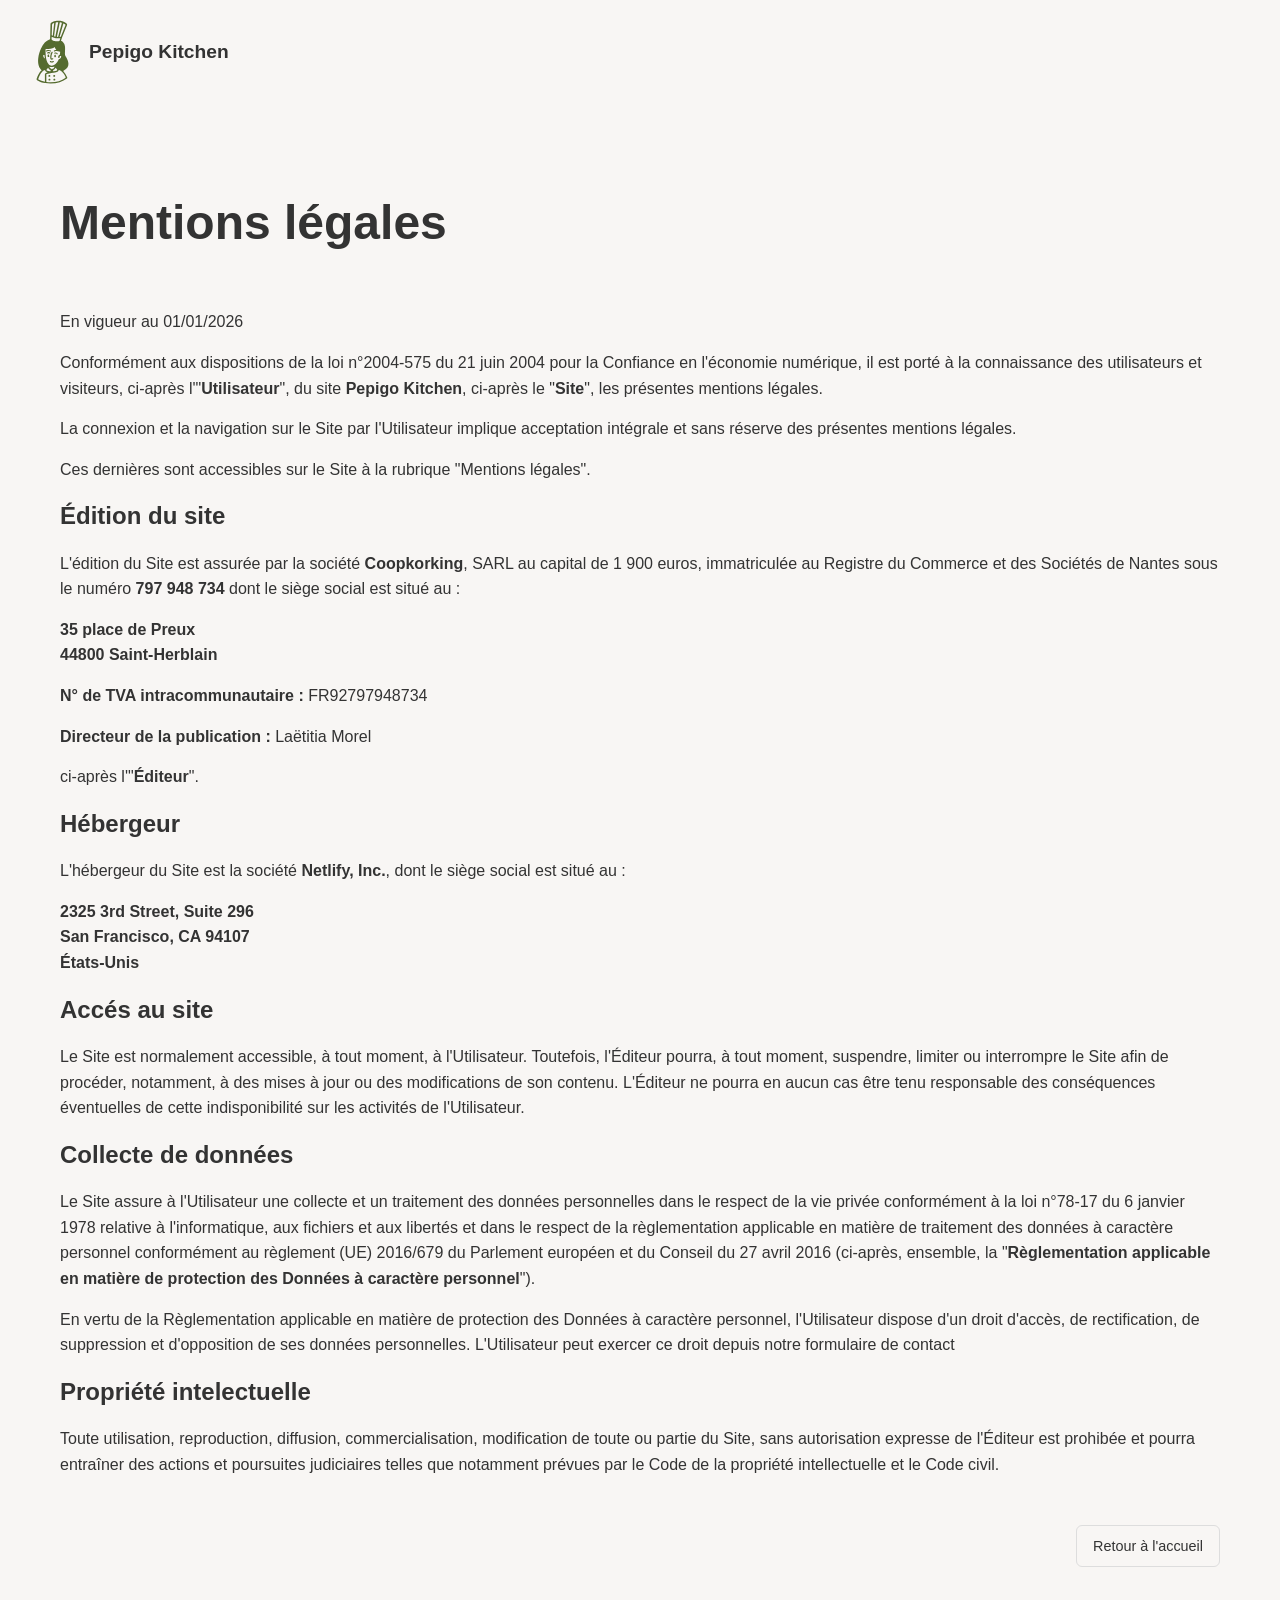
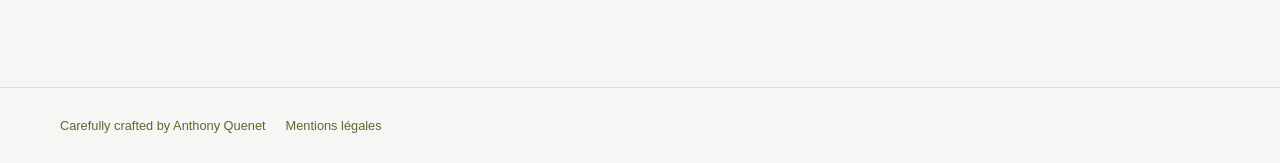
==== commit 72a39b34: "add: update legal" ====
--- a/legal/index.html
+++ b/legal/index.html
@@ -36,7 +36,7 @@
             <p>L'édition du Site est assurée par la société <strong>Coopkorking</strong>, SARL au capital de 1 900 euros, immatriculée au Registre du Commerce et des Sociétés de Nantes sous le numéro <strong>797 948 734</strong> dont le siège social est situé au :</p>
             <p><strong>35 place de Preux<br>44800 Saint-Herblain</strong></p>
             <p><strong>N° de TVA intracommunautaire :</strong> FR92797948734</p>
-            <p><strong>Directeur de la publication :</strong> Anthony Quenet</p>
+            <p><strong>Directeur de la publication :</strong> Laëtitia Morel</p>
             <p>ci-après l'"<strong>Éditeur</strong>".</p>
         </div>
         <h2>Hébergeur</h2>
